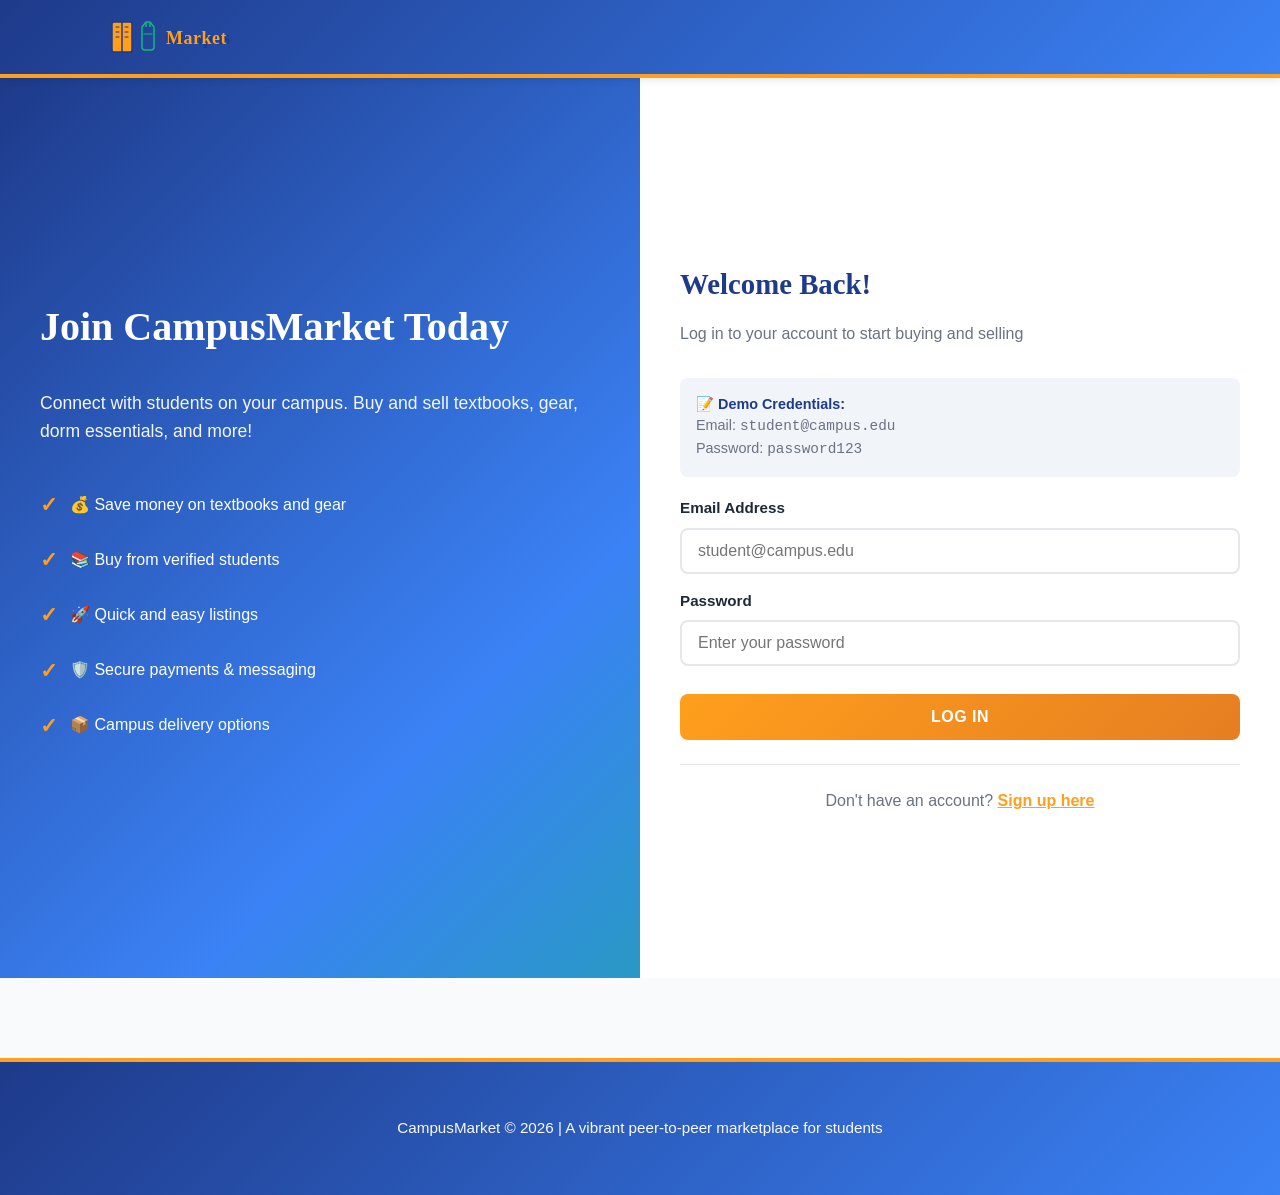
==== login.html @ a262e6b8 "Assignment 4: build shared campus marketplace" ====
<!DOCTYPE html>
<html lang="en">
<head>
  <meta charset="UTF-8">
  <meta name="viewport" content="width=device-width, initial-scale=1.0">
  <title>Login — CampusMarket</title>
  <link rel="stylesheet" href="css/style.css">
  <style>
    .auth-container {
      min-height: 100vh;
      display: flex;
      background: linear-gradient(135deg, #1E3A8A 0%, #3B82F6 50%, #10B981 100%);
    }

    .auth-wrapper {
      display: grid;
      grid-template-columns: 1fr 1fr;
      width: 100%;
      gap: 0;
    }

    .auth-info {
      padding: 60px 40px;
      color: white;
      display: flex;
      flex-direction: column;
      justify-content: center;
    }

    .auth-info h1 {
      color: white;
      font-size: 2.5rem;
      margin-bottom: 20px;
      line-height: 1.2;
    }

    .auth-info p {
      font-size: 1.1rem;
      margin-bottom: 32px;
      opacity: 0.95;
      line-height: 1.6;
    }

    .auth-benefits {
      list-style: none;
      padding: 0;
    }

    .auth-benefits li {
      padding: 12px 0;
      font-size: 1rem;
      display: flex;
      gap: 12px;
      align-items: center;
    }

    .auth-benefits li::before {
      content: '✓';
      font-weight: bold;
      font-size: 1.3rem;
      color: #FF9F1C;
    }

    .auth-form-section {
      padding: 60px 40px;
      display: flex;
      flex-direction: column;
      justify-content: center;
      background: white;
    }

    .auth-form-section h2 {
      font-size: 1.8rem;
      margin-bottom: 12px;
      color: #1E3A8A;
    }

    .auth-form-section p {
      color: #6B7280;
      margin-bottom: 32px;
    }

    .auth-form {
      display: flex;
      flex-direction: column;
      gap: 16px;
    }

    .form-group {
      display: flex;
      flex-direction: column;
    }

    .form-group label {
      font-weight: 600;
      margin-bottom: 8px;
      color: #1F2937;
      font-size: 0.95rem;
    }

    .form-group input,
    .form-group select {
      padding: 12px 16px;
      border: 2px solid #E5E7EB;
      border-radius: 8px;
      font-size: 1rem;
      transition: all 0.2s ease;
    }

    .form-group input:focus,
    .form-group select:focus {
      border-color: #FF9F1C;
      box-shadow: 0 0 0 3px rgba(255, 159, 28, 0.1);
      outline: none;
    }

    .submit-btn {
      padding: 14px;
      background: linear-gradient(135deg, #FF9F1C 0%, #E67E22 100%);
      color: white;
      border: none;
      border-radius: 8px;
      font-weight: 700;
      font-size: 1rem;
      cursor: pointer;
      transition: all 0.2s ease;
      text-transform: uppercase;
      letter-spacing: 0.5px;
      margin-top: 12px;
    }

    .submit-btn:hover {
      transform: translateY(-2px);
      box-shadow: 0 4px 12px rgba(255, 159, 28, 0.3);
    }

    .form-toggle {
      text-align: center;
      margin-top: 24px;
      padding-top: 24px;
      border-top: 1px solid #E5E7EB;
      color: #6B7280;
    }

    .form-toggle a {
      color: #FF9F1C;
      font-weight: 700;
      cursor: pointer;
      text-decoration: underline;
    }

    .form-toggle-button {
      padding: 0;
      border: 0;
      background: none;
      color: #FF9F1C;
      font: inherit;
      font-weight: 700;
      text-decoration: underline;
    }

    .auth-message {
      padding: 12px 16px;
      border-radius: 8px;
      margin-bottom: 20px;
      font-weight: 600;
      max-height: 0;
      padding-top: 0;
      padding-bottom: 0;
      overflow: hidden;
      opacity: 0;
      transform: translateY(-4px);
      transition: max-height 0.2s ease, opacity 0.2s ease, transform 0.2s ease, padding 0.2s ease;
    }

    .auth-message.is-visible {
      max-height: 5rem;
      padding-top: 12px;
      padding-bottom: 12px;
      opacity: 1;
      transform: translateY(0);
    }

    .auth-message.success {
      background: #ECFDF5;
      color: #10B981;
      border: 2px solid #10B981;
    }

    .auth-message.error {
      background: #FEF2F2;
      color: #EF4444;
      border: 2px solid #EF4444;
    }

    .demo-credentials {
      background: #F1F5F9;
      padding: 16px;
      border-radius: 8px;
      margin-bottom: 20px;
      font-size: 0.9rem;
      color: #6B7280;
    }

    .demo-credentials strong {
      color: #1E3A8A;
    }

    @media (max-width: 768px) {
      .auth-wrapper {
        grid-template-columns: 1fr;
      }

      .auth-info {
        padding: 40px 24px;
      }

      .auth-form-section {
        padding: 40px 24px;
      }

      .auth-info h1 {
        font-size: 1.8rem;
      }
    }
  </style>
</head>
<body>

  <!-- ============ SITE HEADER ============ -->
  <header class="site-header">
    <div class="header-inner">
      <a href="index.html" class="logo-link">
        <img src="logo.svg" alt="CampusMarket" class="logo-img">
      </a>
    </div>
  </header>

  <!-- ============ AUTH CONTAINER ============ -->
  <main class="auth-container">
    <div class="auth-wrapper">
      <!-- Left Side - Info -->
      <div class="auth-info">
        <h1>Join CampusMarket Today</h1>
        <p>Connect with students on your campus. Buy and sell textbooks, gear, dorm essentials, and more!</p>
        
        <ul class="auth-benefits">
          <li>💰 Save money on textbooks and gear</li>
          <li>📚 Buy from verified students</li>
          <li>🚀 Quick and easy listings</li>
          <li>🛡️ Secure payments & messaging</li>
          <li>📦 Campus delivery options</li>
        </ul>
      </div>

      <!-- Right Side - Forms -->
      <div class="auth-form-section">
        <div id="auth-message" class="auth-message" role="status" aria-live="polite"></div>
        <!-- Login Form -->
        <div id="login-form-container">
          <h2>Welcome Back!</h2>
          <p>Log in to your account to start buying and selling</p>

          <div class="demo-credentials">
            <strong>📝 Demo Credentials:</strong><br>
            Email: <code>student@campus.edu</code><br>
            Password: <code>password123</code>
          </div>

          <form class="auth-form" id="login-form" novalidate>
            <div class="form-group">
              <label for="login-email">Email Address</label>
              <input type="email" id="login-email" placeholder="student@campus.edu" required>
            </div>
            <div class="form-group">
              <label for="login-password">Password</label>
              <input type="password" id="login-password" placeholder="Enter your password" required>
            </div>
            <button type="submit" class="submit-btn">Log In</button>
          </form>

          <div class="form-toggle">
            Don't have an account? <button type="button" class="form-toggle-button" data-form-toggle>Sign up here</button>
          </div>
        </div>

        <!-- Registration Form (Hidden by default) -->
        <div id="register-form-container" hidden>
          <h2>Create Account</h2>
          <p>Join our campus community in just a few steps</p>

          <form class="auth-form" id="register-form" novalidate>
            <div class="form-group">
              <label for="register-name">Full Name</label>
              <input type="text" id="register-name" placeholder="John Student" required>
            </div>
            <div class="form-group">
              <label for="register-email">Email Address</label>
              <input type="email" id="register-email" placeholder="student@campus.edu" required>
            </div>
            <div class="form-group">
              <label for="register-password">Password</label>
              <input type="password" id="register-password" placeholder="Create a strong password" required>
            </div>
            <div class="form-group">
              <label for="register-confirm">Confirm Password</label>
              <input type="password" id="register-confirm" placeholder="Confirm your password" required>
            </div>
            <button type="submit" class="submit-btn">Create Account</button>
          </form>

          <div class="form-toggle">
            Already have an account? <button type="button" class="form-toggle-button" data-form-toggle>Log in here</button>
          </div>
        </div>
      </div>
    </div>
  </main>

  <!-- ============ FOOTER ============ -->
  <footer class="site-footer">
    <p>CampusMarket © 2026 | A vibrant peer-to-peer marketplace for students</p>
  </footer>

  <script src="js/auth.js"></script>
  <script src="js/login.js"></script>
</body>
</html>
---- css/style.css ----
/* =========================================================
   CampusMarket — Enhanced stylesheet
   Fully functional e-commerce store with modern design
   ========================================================= */

:root {
  /* --- Color tokens ------------------------------------- */
  --color-ink:        #1E3A8A;   /* headings, header bg - vibrant blue */
  --color-ink-soft:    #3B82F6;  /* softer blue for gradients */
  --color-paper:       #F8FAFC;  /* page background - clean white */
  --color-paper-dim:   #F1F5F9;  /* card / section background - light blue tint */
  --color-gold:        #FF9F1C;  /* primary accent - vibrant orange */
  --color-gold-dark:   #E67E22;  /* darker orange for hover */
  --color-green:       #10B981;  /* secondary accent - vibrant teal green */
  --color-text:        #1F2937;  /* darker gray for better readability */
  --color-text-muted:  #6B7280;  /* muted gray */
  --color-border:      #E5E7EB;  /* light gray border */
  --color-danger:      #EF4444;  /* red for delete/close */

  /* --- Type tokens ---------------------------------------- */
  --font-display: Georgia, "Source Serif Pro", "Iowan Old Style", serif;
  --font-body: -apple-system, "Segoe UI", Roboto, Helvetica, Arial, sans-serif;

  /* --- Layout tokens --------------------------------------- */
  --max-width: 1120px;
  --radius-sm: 3px;
  --radius-md: 8px;
}

/* =================== RESET / BASE =================== */
* { box-sizing: border-box; }

html, body {
  margin: 0;
  padding: 0;
}

body {
  background: var(--color-paper);
  color: var(--color-text);
  font-family: var(--font-body);
  line-height: 1.5;
  -webkit-font-smoothing: antialiased;
  overflow-x: hidden;
}

img { max-width: 100%; display: block; }

a {
  color: inherit;
  text-decoration: none;
}

ul { list-style: none; margin: 0; padding: 0; }

h1, h2, h3 {
  font-family: var(--font-display);
  color: var(--color-ink);
  margin: 0;
}

button {
  font-family: var(--font-body);
  cursor: pointer;
}

input, select {
  font-family: var(--font-body);
}

.visually-hidden {
  position: absolute;
  width: 1px; height: 1px;
  overflow: hidden;
  clip: rect(0 0 0 0);
  white-space: nowrap;
}

/* Visible keyboard focus everywhere */
a:focus-visible,
button:focus-visible,
input:focus-visible,
select:focus-visible {
  outline: 3px solid var(--color-gold-dark);
  outline-offset: 2px;
}

/* =================== HEADER =================== */
.site-header {
  background: linear-gradient(135deg, var(--color-ink) 0%, var(--color-ink-soft) 100%);
  border-bottom: 4px solid var(--color-gold);
  box-shadow: 0 2px 8px rgba(0, 0, 0, 0.1);
  position: sticky;
  top: 0;
  z-index: 100;
}

.header-inner {
  max-width: var(--max-width);
  margin: 0 auto;
  padding: 12px 24px;
  display: flex;
  align-items: center;
  gap: 24px;
  flex-wrap: wrap;
}

.logo-link {
  display: flex;
  align-items: center;
  transition: transform 0.2s ease;
}

.logo-link:hover {
  transform: scale(1.05);
}

.logo-img {
  height: 50px;
  width: auto;
}

/* Search form */
.search-form {
  display: flex;
  gap: 8px;
  flex: 1;
  min-width: 250px;
}

.search-form input {
  flex: 1;
  padding: 12px 16px;
  border: 2px solid var(--color-paper);
  border-radius: var(--radius-md);
  font-size: 0.95rem;
  background: var(--color-paper);
  transition: all 0.2s ease;
}

.search-form input:focus {
  border-color: var(--color-gold);
  box-shadow: 0 0 0 3px rgba(255, 159, 28, 0.1);
}

.search-form button {
  padding: 12px 28px;
  background: var(--color-gold);
  color: white;
  border: none;
  border-radius: var(--radius-md);
  font-weight: 600;
  transition: all 0.2s ease;
  cursor: pointer;
}

.search-form button:hover {
  background: var(--color-gold-dark);
  transform: translateY(-2px);
  box-shadow: 0 4px 12px rgba(255, 159, 28, 0.3);
}

/* Main navigation */
.main-nav ul {
  display: flex;
  gap: 24px;
}

.main-nav a {
  color: var(--color-paper);
  font-size: 0.95rem;
  font-weight: 500;
  transition: all 0.2s ease;
  position: relative;
}

.main-nav a:hover {
  color: var(--color-gold);
}

.nav-link-muted {
  opacity: 0.8;
}

.cart-link {
  background: var(--color-gold);
  color: var(--color-ink) !important;
  padding: 8px 16px;
  border-radius: var(--radius-md);
  font-weight: 600;
  display: flex;
  align-items: center;
  gap: 6px;
  position: relative;
  transition: all 0.2s ease;
}

.cart-link:hover {
  background: var(--color-gold-dark);
  transform: translateY(-2px);
  box-shadow: 0 4px 12px rgba(255, 159, 28, 0.3);
}

.cart-count {
  background: var(--color-ink);
  color: var(--color-gold);
  padding: 2px 8px;
  border-radius: 12px;
  font-weight: bold;
  font-size: 0.8rem;
  min-width: 20px;
  text-align: center;
}

/* =================== FEATURED GALLERY =================== */
.featured-gallery {
  max-width: var(--max-width);
  margin: 32px auto 0;
  padding: 0 24px;
  display: grid;
  grid-template-columns: 44px minmax(0, 1fr) 44px;
  align-items: center;
  gap: 16px;
}

.gallery-slide {
  margin: 0;
  display: grid;
  grid-template-columns: minmax(0, 1.2fr) minmax(220px, 0.8fr);
  align-items: center;
  gap: 24px;
  min-width: 0;
}

.gallery-slide img {
  width: 100%;
  height: 320px;
  object-fit: cover;
  border-radius: var(--radius-md);
  background: var(--color-paper-dim);
}

.gallery-slide figcaption { min-width: 0; }
.gallery-slide h2 { overflow-wrap: anywhere; }
.gallery-slide figcaption > p:last-child { color: var(--color-green); font-weight: 700; }

.gallery-control {
  width: 44px;
  height: 44px;
  border: 1px solid var(--color-border);
  border-radius: 50%;
  background: white;
  color: var(--color-ink);
  font-size: 1.25rem;
  transition: background 0.2s ease, color 0.2s ease;
}

.gallery-control:hover:not(:disabled) { background: var(--color-ink); color: white; }
.gallery-control:disabled { opacity: 0.45; cursor: not-allowed; }
.product-image {
  width: 100%;
  height: 190px;
  object-fit: cover;
  border-radius: var(--radius-sm);
  background: var(--color-paper-dim);
}
.product-card[hidden] { display: none; }

/* =================== HERO SECTION =================== */
.hero {
  background: linear-gradient(135deg, var(--color-ink) 0%, var(--color-ink-soft) 100%);
  color: var(--color-paper);
  padding: 80px 24px;
  text-align: center;
  position: relative;
  overflow: hidden;
}

.hero::before {
  content: '';
  position: absolute;
  width: 400px;
  height: 400px;
  background: radial-gradient(circle, rgba(255, 159, 28, 0.1) 0%, transparent 70%);
  top: -100px;
  right: -100px;
  pointer-events: none;
}

.hero::after {
  content: '';
  position: absolute;
  width: 300px;
  height: 300px;
  background: radial-gradient(circle, rgba(16, 185, 129, 0.1) 0%, transparent 70%);
  bottom: -50px;
  left: -50px;
  pointer-events: none;
}

.hero-inner {
  max-width: var(--max-width);
  margin: 0 auto;
  position: relative;
  z-index: 1;
}

.hero-eyebrow {
  font-size: 0.95rem;
  font-weight: 700;
  color: var(--color-gold);
  margin-bottom: 16px;
  text-transform: uppercase;
  letter-spacing: 2px;
}

.hero h1 {
  font-size: clamp(2.2rem, 5vw, 3.8rem);
  margin-bottom: 20px;
  color: var(--color-paper);
  line-height: 1.2;
  font-weight: 800;
  text-shadow: 2px 2px 4px rgba(0, 0, 0, 0.1);
}

.hero-sub {
  font-size: 1.2rem;
  color: rgba(248, 250, 252, 0.95);
  margin: 0;
  max-width: 650px;
  margin: 0 auto;
  line-height: 1.6;
}

/* =================== CATEGORY BAR =================== */
.category-bar {
  background: linear-gradient(to bottom, var(--color-paper-dim), white);
  padding: 24px;
  border-bottom: 2px solid var(--color-border);
  position: sticky;
  top: 80px;
  z-index: 50;
  box-shadow: 0 2px 8px rgba(0, 0, 0, 0.05);
}

.category-bar ul {
  max-width: var(--max-width);
  margin: 0 auto;
  display: flex;
  gap: 12px;
  flex-wrap: wrap;
  justify-content: center;
}

.category-bar a {
  padding: 10px 18px;
  border-radius: var(--radius-md);
  color: var(--color-text);
  font-size: 0.95rem;
  font-weight: 500;
  border: 2px solid transparent;
  transition: all 0.2s ease;
  cursor: pointer;
}

.category-bar a:hover {
  border-color: var(--color-gold);
  color: var(--color-gold);
  background: rgba(255, 159, 28, 0.05);
}

.category-bar a.active {
  background: var(--color-gold);
  color: white;
  border-color: var(--color-gold);
  font-weight: 700;
  box-shadow: 0 4px 12px rgba(255, 159, 28, 0.3);
}

/* =================== CATALOG =================== */
.catalog {
  max-width: var(--max-width);
  margin: 40px auto 0;
  padding: 0 24px;
}

.catalog-header {
  display: flex;
  justify-content: space-between;
  align-items: baseline;
  margin-bottom: 40px;
  padding-bottom: 20px;
  border-bottom: 2px solid var(--color-border);
}

.catalog-header h2 {
  font-size: 2rem;
  font-weight: 800;
}

.result-count {
  color: var(--color-text-muted);
  font-size: 1rem;
  font-weight: 500;
}

/* Product Grid */
.product-grid {
  display: grid;
  grid-template-columns: repeat(auto-fill, minmax(280px, 1fr));
  gap: 28px;
  margin-bottom: 80px;
}

/* Product Card */
.product-card {
  background: white;
  border: 2px solid var(--color-border);
  border-radius: var(--radius-md);
  overflow: hidden;
  display: flex;
  flex-direction: column;
  transition: all 0.3s ease;
  box-shadow: 0 2px 8px rgba(0, 0, 0, 0.08);
}

.product-card:hover {
  transform: translateY(-8px);
  box-shadow: 0 12px 24px rgba(30, 58, 138, 0.15);
  border-color: var(--color-gold);
}

.product-card-link {
  flex: 1;
  padding: 24px;
  display: flex;
  flex-direction: column;
  gap: 12px;
}

.product-thumb {
  font-size: 3.5rem;
  text-align: center;
  margin-bottom: 8px;
  transition: transform 0.2s ease;
}

.product-card:hover .product-thumb {
  transform: scale(1.1) rotate(5deg);
}

.product-category {
  font-size: 0.75rem;
  font-weight: 700;
  color: var(--color-gold);
  text-transform: uppercase;
  letter-spacing: 1px;
  margin: 0;
}

.product-title {
  font-size: 1.1rem;
  font-weight: 700;
  color: var(--color-ink);
  line-height: 1.4;
  margin: 8px 0;
}

.product-price {
  font-size: 1.4rem;
  font-weight: 800;
  color: var(--color-gold);
  margin: 12px 0;
}

.product-seller {
  font-size: 0.85rem;
  color: var(--color-text-muted);
  margin: 8px 0 0 0;
  margin-top: auto;
}

.add-to-cart-btn {
  background: linear-gradient(135deg, var(--color-green) 0%, #059669 100%);
  color: white;
  border: none;
  padding: 14px 20px;
  margin: 0;
  font-weight: 700;
  font-size: 0.95rem;
  transition: all 0.2s ease;
  cursor: pointer;
  border-radius: 0;
  text-transform: uppercase;
  letter-spacing: 0.5px;
}

.add-to-cart-btn:hover {
  background: linear-gradient(135deg, #059669 0%, #047857 100%);
  transform: translateY(-2px);
  box-shadow: 0 4px 12px rgba(16, 185, 129, 0.3);
}

.add-to-cart-btn:active {
  transform: translateY(0);
}

/* =================== SHOPPING CART SIDEBAR =================== */
.cart-sidebar {
  position: fixed;
  right: -400px;
  top: 0;
  width: 400px;
  height: 100vh;
  background: white;
  box-shadow: -4px 0 16px rgba(0, 0, 0, 0.1);
  display: flex;
  flex-direction: column;
  z-index: 200;
  transition: right 0.3s ease;
  border-left: 4px solid var(--color-gold);
}

.cart-sidebar.open {
  right: 0;
}

.cart-header {
  padding: 20px;
  border-bottom: 2px solid var(--color-border);
  display: flex;
  justify-content: space-between;
  align-items: center;
  background: linear-gradient(135deg, var(--color-ink) 0%, var(--color-ink-soft) 100%);
  color: white;
}

.cart-header h2 {
  margin: 0;
  color: white;
  font-size: 1.5rem;
}

.close-cart {
  background: none;
  border: none;
  font-size: 1.5rem;
  color: white;
  cursor: pointer;
  padding: 0;
  width: 32px;
  height: 32px;
  display: flex;
  align-items: center;
  justify-content: center;
  transition: transform 0.2s ease;
}

.close-cart:hover {
  transform: scale(1.2);
}

.cart-items {
  flex: 1;
  overflow-y: auto;
  padding: 20px;
}

.empty-cart {
  text-align: center;
  color: var(--color-text-muted);
  padding: 40px 20px;
  font-size: 1rem;
}

.cart-item {
  display: flex;
  gap: 12px;
  padding: 16px;
  border: 1px solid var(--color-border);
  border-radius: var(--radius-md);
  margin-bottom: 12px;
  background: var(--color-paper-dim);
}

.cart-item-info {
  flex: 1;
}

.cart-item-title {
  font-weight: 700;
  color: var(--color-ink);
  margin: 0 0 4px 0;
  font-size: 0.95rem;
}

.cart-item-price {
  color: var(--color-gold);
  font-weight: 700;
  margin: 4px 0;
}

.cart-item-qty {
  display: flex;
  gap: 8px;
  align-items: center;
  margin-top: 8px;
}

.qty-btn {
  background: var(--color-gold);
  color: white;
  border: none;
  width: 28px;
  height: 28px;
  border-radius: 4px;
  cursor: pointer;
  font-weight: 700;
  transition: all 0.2s ease;
}

.qty-btn:hover {
  background: var(--color-gold-dark);
}

.cart-item-remove {
  background: var(--color-danger);
  color: white;
  border: none;
  padding: 6px 10px;
  border-radius: 4px;
  cursor: pointer;
  font-size: 0.85rem;
  font-weight: 600;
  transition: all 0.2s ease;
}

.cart-item-remove:hover {
  background: #DC2626;
}

.cart-footer {
  padding: 20px;
  border-top: 2px solid var(--color-border);
  background: var(--color-paper-dim);
}

.cart-total {
  display: flex;
  justify-content: space-between;
  align-items: center;
  margin-bottom: 16px;
  font-size: 1.2rem;
  font-weight: 700;
  color: var(--color-ink);
}

.total-price {
  color: var(--color-gold);
}

.checkout-btn {
  width: 100%;
  padding: 16px;
  background: linear-gradient(135deg, var(--color-green) 0%, #059669 100%);
  color: white;
  border: none;
  border-radius: var(--radius-md);
  font-weight: 700;
  font-size: 1rem;
  cursor: pointer;
  transition: all 0.2s ease;
  text-transform: uppercase;
  letter-spacing: 0.5px;
}

.checkout-btn:hover:not(:disabled) {
  transform: translateY(-2px);
  box-shadow: 0 4px 12px rgba(16, 185, 129, 0.3);
}

.checkout-btn:disabled {
  opacity: 0.5;
  cursor: not-allowed;
}

/* =================== MODALS =================== */
.modal {
  position: fixed;
  top: 0;
  left: 0;
  right: 0;
  bottom: 0;
  background: rgba(0, 0, 0, 0.6);
  display: none;
  align-items: center;
  justify-content: center;
  z-index: 300;
  padding: 20px;
}

.modal.open {
  display: flex;
}

.modal-content {
  background: white;
  border-radius: var(--radius-md);
  box-shadow: 0 20px 60px rgba(0, 0, 0, 0.2);
  max-width: 600px;
  width: 100%;
  max-height: 90vh;
  overflow-y: auto;
  position: relative;
  padding: 40px;
}

.close-modal {
  position: absolute;
  top: 16px;
  right: 16px;
  background: none;
  border: none;
  font-size: 2rem;
  cursor: pointer;
  color: var(--color-text-muted);
  transition: color 0.2s ease;
  padding: 0;
  width: 40px;
  height: 40px;
  display: flex;
  align-items: center;
  justify-content: center;
}

.close-modal:hover {
  color: var(--color-danger);
}

.modal h2 {
  margin-top: 0;
  margin-bottom: 24px;
  font-size: 1.8rem;
}

.modal h3 {
  margin-top: 20px;
  margin-bottom: 16px;
  font-size: 1.1rem;
  color: var(--color-ink);
}

.checkout-container {
  display: grid;
  grid-template-columns: 1fr 1fr;
  gap: 30px;
}

.order-summary {
  background: var(--color-paper-dim);
  padding: 20px;
  border-radius: var(--radius-md);
}

.order-summary h3 {
  margin-top: 0;
}

.order-item {
  display: flex;
  justify-content: space-between;
  padding: 12px 0;
  border-bottom: 1px solid var(--color-border);
  font-size: 0.95rem;
}

.order-item:last-child {
  border-bottom: none;
}

.order-total {
  padding: 16px 0;
  border-top: 2px solid var(--color-gold);
  margin-top: 16px;
  display: flex;
  justify-content: space-between;
  font-size: 1.2rem;
  color: var(--color-gold);
}

.checkout-form {
  display: flex;
  flex-direction: column;
  gap: 12px;
}

.checkout-form label { font-weight: 600; }
.field-error,
.quantity-error {
  max-height: 0;
  margin: 0;
  overflow: hidden;
  color: var(--color-danger);
  font-size: 0.85rem;
  opacity: 0;
  transform: translateY(-4px);
  transition: max-height 0.2s ease, opacity 0.2s ease, transform 0.2s ease, margin 0.2s ease;
}
.field-error.is-visible,
.quantity-error.is-visible {
  max-height: 3rem;
  margin: 0 0 8px;
  opacity: 1;
  transform: translateY(0);
}
.checkout-form [aria-invalid="true"],
.cart-quantity[aria-invalid="true"] { border-color: var(--color-danger); }
.cart-quantity { width: 56px; min-width: 0; padding: 6px; text-align: center; border: 1px solid var(--color-border); border-radius: var(--radius-sm); }

.checkout-form input,
.checkout-form select {
  padding: 12px;
  border: 2px solid var(--color-border);
  border-radius: var(--radius-md);
  font-size: 0.95rem;
  transition: all 0.2s ease;
}

.checkout-form input:focus,
.checkout-form select:focus {
  border-color: var(--color-gold);
  box-shadow: 0 0 0 3px rgba(255, 159, 28, 0.1);
}

.place-order-btn {
  padding: 14px;
  background: linear-gradient(135deg, var(--color-green) 0%, #059669 100%);
  color: white;
  border: none;
  border-radius: var(--radius-md);
  font-weight: 700;
  font-size: 1rem;
  cursor: pointer;
  transition: all 0.2s ease;
  margin-top: 12px;
  text-transform: uppercase;
  letter-spacing: 0.5px;
}

.place-order-btn:hover {
  transform: translateY(-2px);
  box-shadow: 0 4px 12px rgba(16, 185, 129, 0.3);
}

/* Success Modal */
.success-content {
  text-align: center;
  padding: 60px 40px !important;
}

.success-icon {
  font-size: 4rem;
  color: var(--color-green);
  margin-bottom: 20px;
}

.success-content.order-confirmed .success-icon { animation: confirmation-pop 0.55s ease-out both; }

@keyframes confirmation-pop {
  0% { opacity: 0; transform: scale(0.55) rotate(-12deg); }
  70% { opacity: 1; transform: scale(1.12) rotate(4deg); }
  100% { transform: scale(1) rotate(0); }
}

.success-content h2 {
  color: var(--color-green);
  font-size: 1.8rem;
  margin-bottom: 16px;
}

.success-content p {
  color: var(--color-text-muted);
  font-size: 1rem;
  margin-bottom: 32px;
  line-height: 1.6;
}

.continue-btn {
  padding: 14px 40px;
  background: linear-gradient(135deg, var(--color-green) 0%, #059669 100%);
  color: white;
  border: none;
  border-radius: var(--radius-md);
  font-weight: 700;
  font-size: 1rem;
  cursor: pointer;
  transition: all 0.2s ease;
  text-transform: uppercase;
  letter-spacing: 0.5px;
}

.continue-btn:hover {
  transform: translateY(-2px);
  box-shadow: 0 4px 12px rgba(16, 185, 129, 0.3);
}

/* Cart Overlay */
.cart-overlay {
  position: fixed;
  top: 0;
  left: 0;
  right: 0;
  bottom: 0;
  background: rgba(0, 0, 0, 0);
  z-index: 150;
  opacity: 0;
  pointer-events: none;
  transition: all 0.3s ease;
}

.cart-overlay.open {
  background: rgba(0, 0, 0, 0.4);
  opacity: 1;
  pointer-events: all;
}

/* =================== FOOTER =================== */
.site-footer {
  background: linear-gradient(135deg, var(--color-ink) 0%, var(--color-ink-soft) 100%);
  color: var(--color-paper);
  text-align: center;
  padding: 40px 24px;
  margin-top: 80px;
  border-top: 4px solid var(--color-gold);
  font-size: 0.95rem;
}

/* =================== RESPONSIVE =================== */
@media (max-width: 1024px) {
  .checkout-container {
    grid-template-columns: 1fr;
  }
}

@media (max-width: 768px) {
  .header-inner {
    flex-direction: column;
    align-items: stretch;
    gap: 16px;
  }

  .logo-link {
    justify-content: center;
  }

  .search-form {
    flex-direction: column;
    min-width: unset;
  }

  .main-nav ul {
    flex-direction: column;
    gap: 12px;
    text-align: center;
  }

  .hero {
    padding: 50px 24px;
  }

  .hero h1 {
    font-size: 2rem;
  }

  .category-bar {
    top: auto;
    position: relative;
  }

  .category-bar ul {
    flex-direction: column;
  }

  .catalog-header {
    flex-direction: column;
    gap: 12px;
  }

  .product-grid {
    grid-template-columns: repeat(auto-fill, minmax(220px, 1fr));
    gap: 20px;
  }

  .cart-sidebar {
    width: 100%;
    right: -100%;
  }

  .modal-content {
    padding: 30px 20px;
  }
}

@media (max-width: 640px) {
  .featured-gallery { grid-template-columns: 36px minmax(0, 1fr) 36px; gap: 8px; padding: 0 16px; }
  .gallery-control { width: 36px; height: 36px; }
  .gallery-slide { grid-template-columns: 1fr; gap: 12px; }
  .gallery-slide img { height: 220px; }
}

@media (max-width: 480px) {
  .header-inner {
    padding: 12px 16px;
  }

  .logo-img {
    height: 40px;
  }

  .hero {
    padding: 40px 16px;
  }

  .hero h1 {
    font-size: 1.5rem;
  }

  .catalog {
    padding: 0 16px;
  }

  .product-grid {
    grid-template-columns: 1fr;
  }

  .modal-content {
    padding: 20px;
  }

  .checkout-form input,
  .checkout-form select {
    font-size: 16px;
  }

  .site-footer {
    padding: 30px 16px;
  }
}

@media (prefers-reduced-motion: reduce) {
  *, *::before, *::after { scroll-behavior: auto !important; animation-duration: 0.01ms !important; transition-duration: 0.01ms !important; }
}
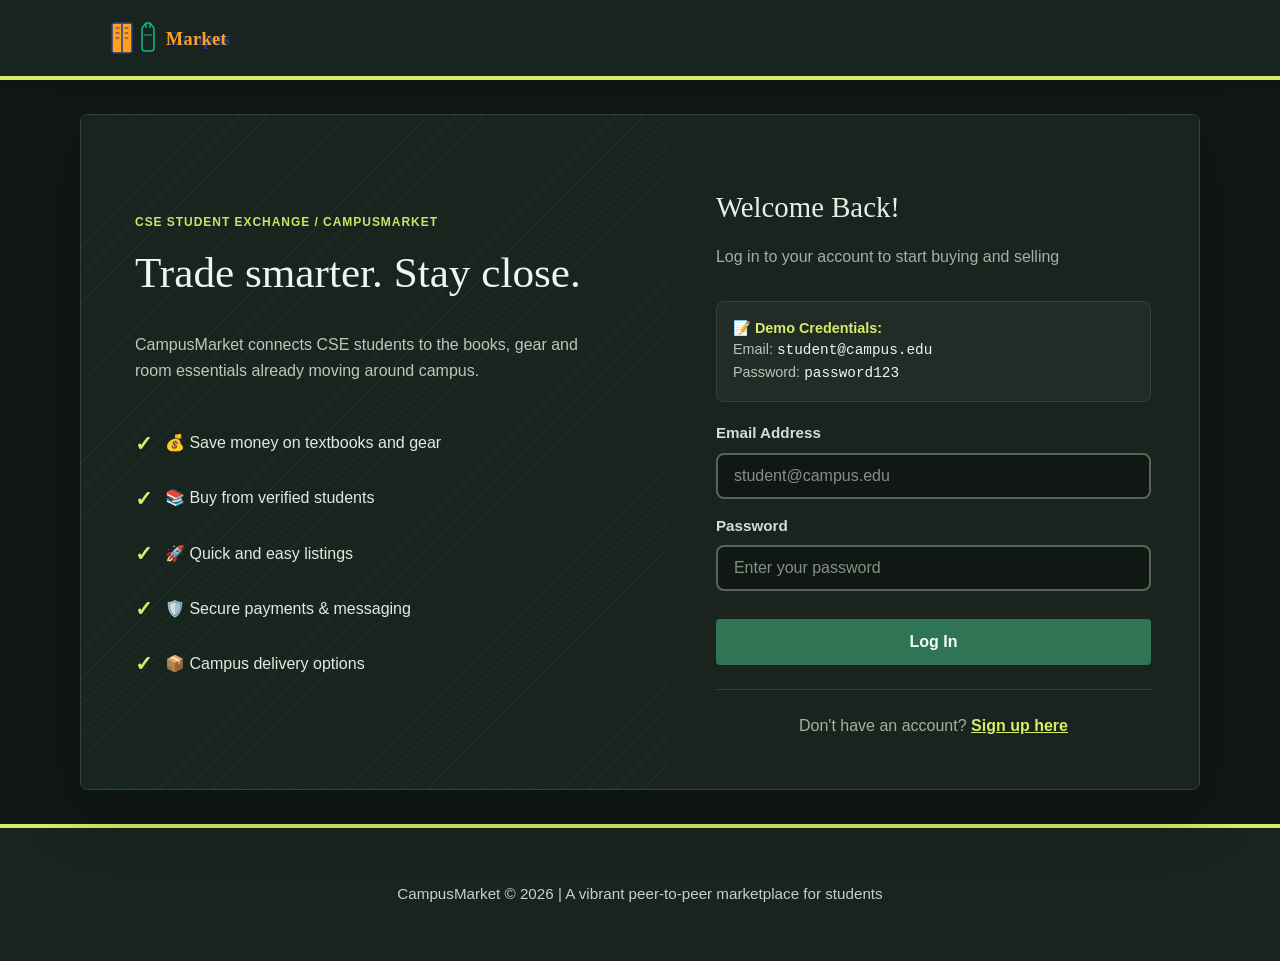
==== commit b56ffbca: "Align sign-in with CSE marketplace identity" ====
--- a/login.html
+++ b/login.html
@@ -5,6 +5,7 @@
   <meta name="viewport" content="width=device-width, initial-scale=1.0">
   <title>Login — CampusMarket</title>
   <link rel="stylesheet" href="css/style.css">
+  <link rel="stylesheet" href="css/auth-dark.css">
   <style>
     .auth-container {
       min-height: 100vh;
@@ -225,7 +226,7 @@
     }
   </style>
 </head>
-<body>
+<body class="auth-page">
 
   <!-- ============ SITE HEADER ============ -->
   <header class="site-header">
@@ -241,8 +242,9 @@
     <div class="auth-wrapper">
       <!-- Left Side - Info -->
       <div class="auth-info">
-        <h1>Join CampusMarket Today</h1>
-        <p>Connect with students on your campus. Buy and sell textbooks, gear, dorm essentials, and more!</p>
+        <p class="auth-eyebrow">CSE STUDENT EXCHANGE / CAMPUSMARKET</p>
+        <h1>Trade smarter. Stay close.</h1>
+        <p>CampusMarket connects CSE students to the books, gear and room essentials already moving around campus.</p>
         
         <ul class="auth-benefits">
           <li>💰 Save money on textbooks and gear</li>
--- a/css/auth-dark.css
+++ b/css/auth-dark.css
@@ -0,0 +1,137 @@
+body.auth-page {
+  background: #111814;
+  color: #e0e9e2;
+}
+
+.auth-page .site-header {
+  background: #18251e;
+  border-bottom-color: #d7ed69;
+  box-shadow: 0 2px 14px rgba(0, 0, 0, 0.28);
+}
+
+.auth-page .header-inner {
+  width: min(1120px, 100%);
+  min-height: 76px;
+}
+
+.auth-page .auth-container {
+  min-height: calc(100vh - 156px);
+  padding: 34px 24px;
+  background: #111814;
+}
+
+.auth-page .auth-wrapper {
+  width: min(1120px, 100%);
+  min-height: 560px;
+  margin: 0 auto;
+  grid-template-columns: minmax(0, 1.05fr) minmax(0, 0.95fr);
+  overflow: hidden;
+  border: 1px solid #35433a;
+  border-radius: 8px;
+  background: #18221c;
+  box-shadow: 0 22px 60px rgba(0, 0, 0, 0.28);
+}
+
+.auth-page .auth-info {
+  min-width: 0;
+  padding: 64px 54px;
+  background-color: #18251e;
+  background-image: repeating-linear-gradient(135deg, transparent 0 18px, rgba(255, 255, 255, 0.035) 18px 19px);
+}
+
+.auth-page .auth-eyebrow {
+  margin: 0 0 18px;
+  color: #d7ed69;
+  font-size: 0.75rem;
+  font-weight: 800;
+  letter-spacing: 0.08em;
+}
+
+.auth-page .auth-info h1 {
+  max-width: 480px;
+  color: #f0f5f1;
+  font-family: Georgia, "Times New Roman", serif;
+  font-size: 2.7rem;
+  font-weight: 500;
+  line-height: 1.08;
+  overflow-wrap: anywhere;
+}
+
+.auth-page .auth-info > p:not(.auth-eyebrow) {
+  max-width: 480px;
+  color: #c4d1c7;
+  font-size: 1rem;
+}
+
+.auth-page .auth-benefits li { color: #e0e9e2; }
+.auth-page .auth-benefits li::before { color: #d7ed69; }
+
+.auth-page .auth-form-section {
+  min-width: 0;
+  padding: 46px 48px;
+  background: #1a241e;
+}
+
+.auth-page .auth-form-section h2 {
+  color: #e5eee7;
+  font-family: Georgia, "Times New Roman", serif;
+  font-size: 1.8rem;
+  font-weight: 500;
+}
+
+.auth-page .auth-form-section > div[hidden] { display: none; }
+.auth-page .auth-form-section p { color: #a2b0a6; }
+.auth-page .demo-credentials { border: 1px solid #35433a; background: #202c25; color: #b6c3ba; }
+.auth-page .demo-credentials strong { color: #d7ed69; }
+.auth-page .demo-credentials code { color: #f0f5f1; }
+.auth-page .form-group label { color: #d4ded6; }
+
+.auth-page .form-group input {
+  min-width: 0;
+  border-color: #53665a;
+  background: #111814;
+  color: #f0f5f1;
+}
+
+.auth-page .form-group input::placeholder { color: #829187; }
+.auth-page .form-group input:focus { border-color: #d7ed69; box-shadow: 0 0 0 3px rgba(215, 237, 105, 0.13); }
+
+.auth-page .submit-btn {
+  border-radius: 4px;
+  background: #2f7555;
+  color: #f3faf5;
+  text-transform: none;
+  letter-spacing: 0;
+}
+
+.auth-page .submit-btn:hover { background: #398b65; box-shadow: 0 6px 18px rgba(0, 0, 0, 0.24); }
+.auth-page .form-toggle { border-top-color: #35433a; color: #a2b0a6; }
+.auth-page .form-toggle-button { color: #d7ed69; }
+.auth-page .auth-message.success { border-color: #52c58b; background: #1c3328; color: #8ce0b5; }
+.auth-page .auth-message.error { border-color: #a83e38; background: #351f1d; color: #ffaaa3; }
+
+.auth-page .site-footer {
+  margin-top: 0;
+  border-top-color: #d7ed69;
+  background: #18251e;
+  color: #c5d1c8;
+}
+
+@media (max-width: 768px) {
+  .auth-page .auth-container { min-height: 0; padding: 20px 16px; }
+  .auth-page .auth-wrapper { min-height: 0; grid-template-columns: minmax(0, 1fr); }
+  .auth-page .auth-info { padding: 34px 28px; }
+  .auth-page .auth-info h1 { font-size: 2.15rem; }
+  .auth-page .auth-info > p:not(.auth-eyebrow) { margin-bottom: 14px; }
+  .auth-page .auth-benefits { display: grid; grid-template-columns: repeat(2, minmax(0, 1fr)); gap: 0 12px; }
+  .auth-page .auth-benefits li { align-items: flex-start; font-size: 0.9rem; }
+  .auth-page .auth-form-section { padding: 34px 28px; }
+}
+
+@media (max-width: 420px) {
+  .auth-page .header-inner { padding: 12px 16px; }
+  .auth-page .logo-img { height: 42px; }
+  .auth-page .auth-benefits { grid-template-columns: minmax(0, 1fr); }
+  .auth-page .auth-form-section,
+  .auth-page .auth-info { padding: 28px 20px; }
+}
